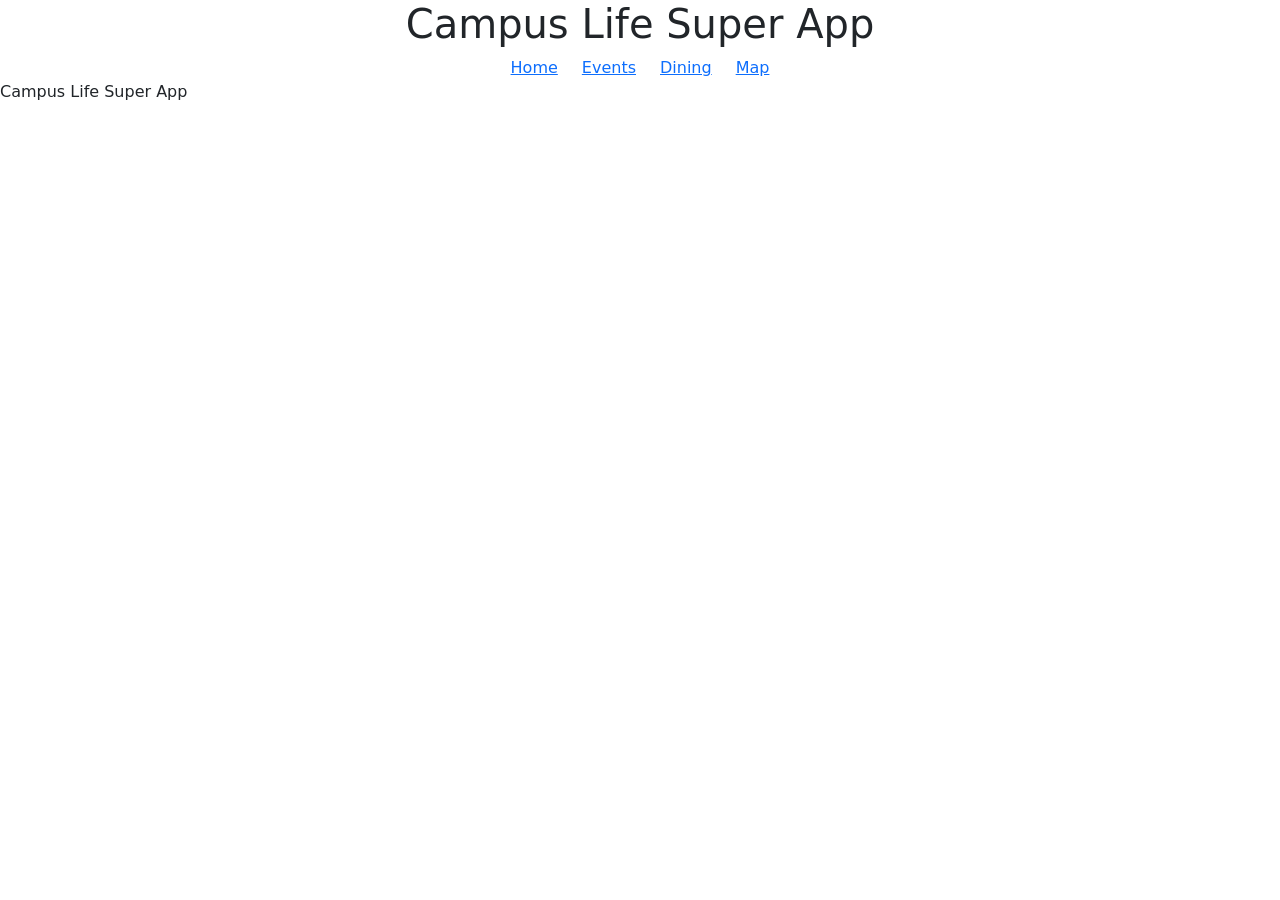
==== dining.html @ ed46a23c "Added hero image and basic layout to all pages" ====
<!DOCTYPE html>
<html lang="en">

<head>
<meta charset="UTF-8">
<meta name="viewport" content="width=device-width, initial-scale=1.0">
<title> Campus Life Super App </title>

<link rel="stylesheet" href="https://cdn.jsdelivr.net/npm/bootstrap@5.3.3/dist/css/bootstrap.min.css">
<link rel="stylesheet" href="css/style.css">

</head>

<body>

<header class="top-header text-center">

    <h1>Campus Life Super App</h1>

</header>

<nav class="main-nav">
    <ul class="list-unstyled d-flex justify-content-center gap-4 m-0">
        <li><a href="index.html">Home</a></li>
        <li><a href="events.html">Events</a></li>
        <li><a href="dining.html">Dining</a></li>
        <li><a href="map.html">Map</a></li>
    </ul>
</nav>
<main>
<!-- Page content + images will go here -->
</main>

<footer>
<p> Campus Life Super App </p>
</footer>

</body>
</html>
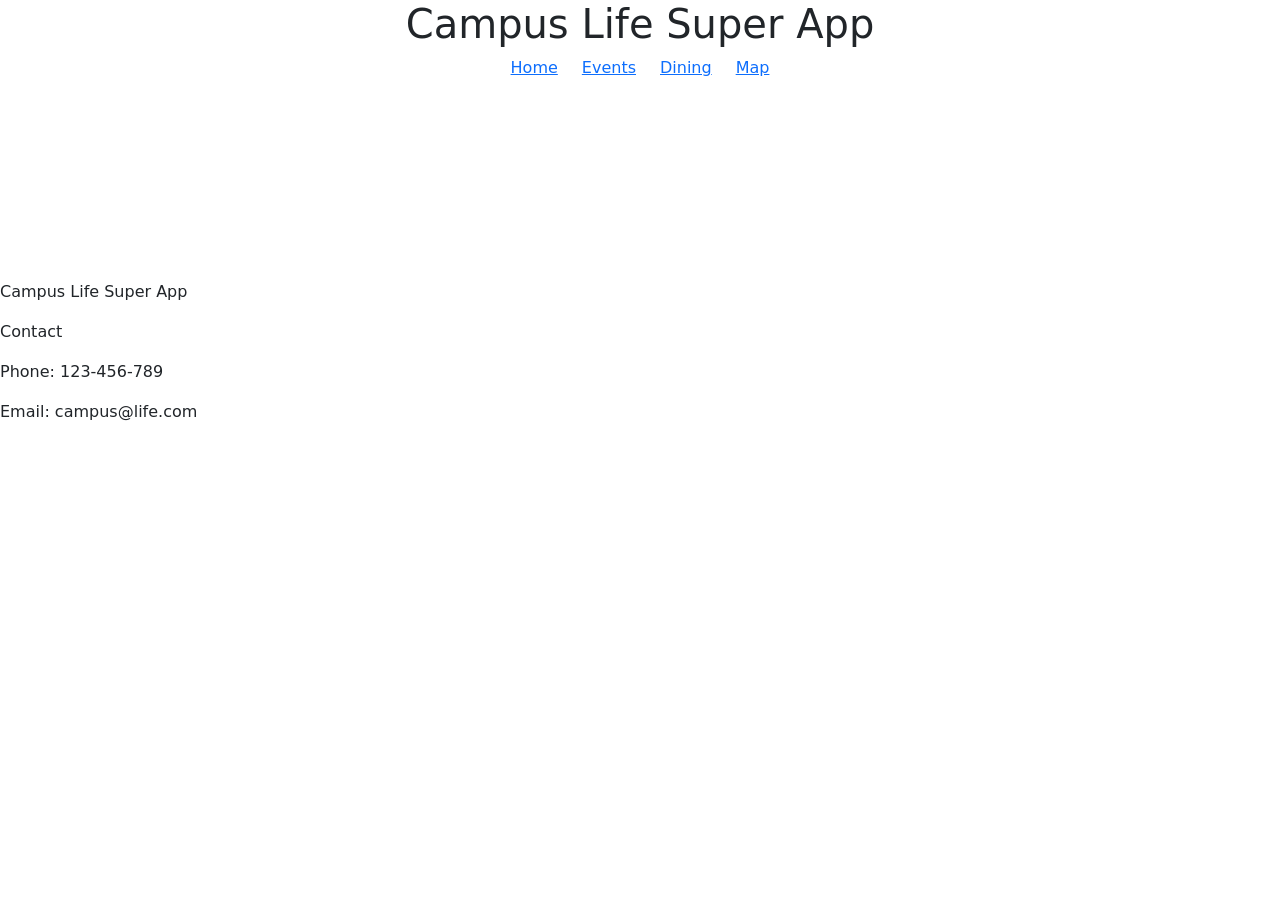
==== commit 953f626e: "Added cod for footer on all pages." ====
--- a/dining.html
+++ b/dining.html
@@ -31,10 +31,21 @@
 <!-- Page content + images will go here -->
 </main>
 
+<div style="height: 200px;"></div>
+
 <footer>
-<p> Campus Life Super App </p>
+
+    <!-- Red -->
+
+    <div class="footer-red"></div>
+
+    <!-- Blue-->
+    <div class="footer-blue">
+        <p class="footer-title">Campus Life Super App</p>
+
+        <p class="footer-text">Contact</p>
+        <p class="footer-text">Phone: 123-456-789</p>
+        <p class="footer-text">Email: campus@life.com</p>
+    </div>
+
 </footer>
-
-</body>
-</html>
-
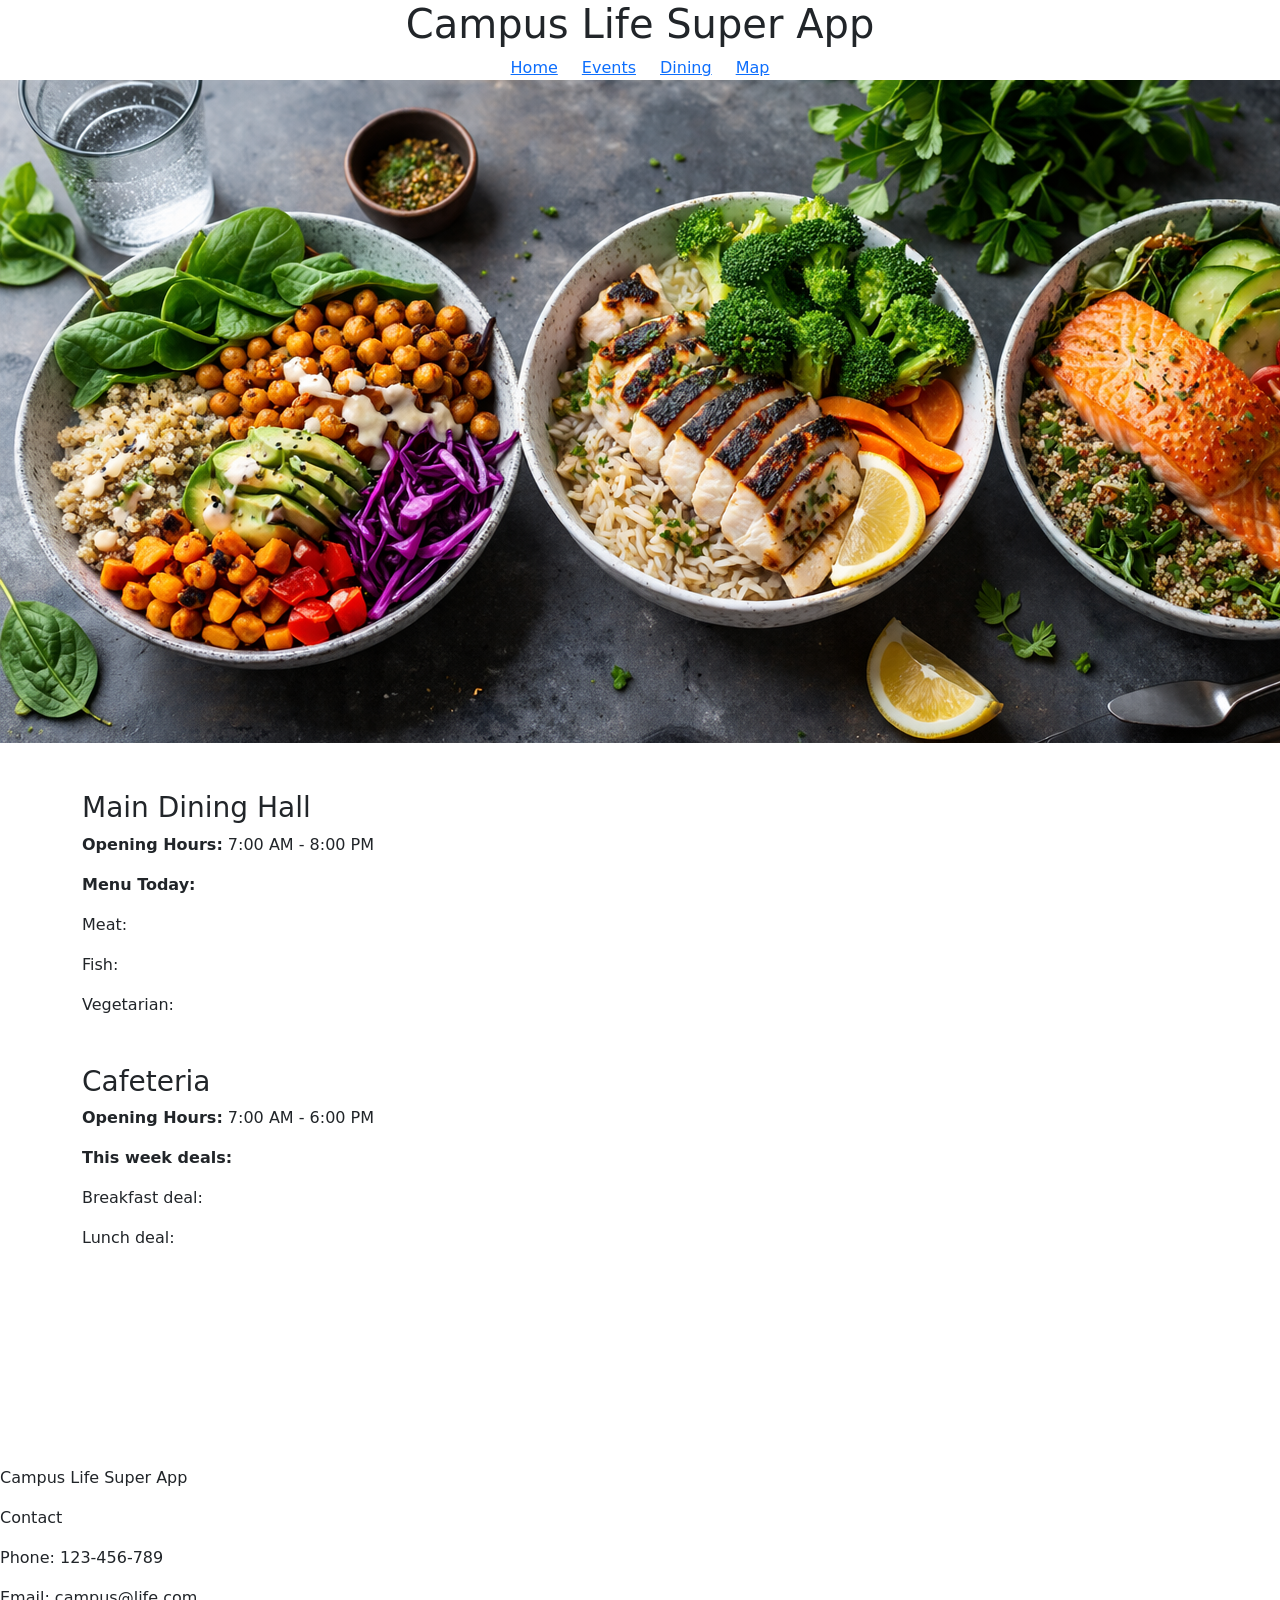
==== commit 5e693efa: "Added Dining page layout with food section and basic styling" ====
--- a/dining.html
+++ b/dining.html
@@ -27,8 +27,51 @@
         <li><a href="map.html">Map</a></li>
     </ul>
 </nav>
+
+<div class="food-section">
+
+    <!-- IMAGE -->
+    <img src="images/food.png" class="food-img" alt="Food">
+
+</div>
+
 <main>
-<!-- Page content + images will go here -->
+<div class="container mt-5">
+
+    <!-- Blue  -->
+    <div class="dining-header">
+        <h3>Main Dining Hall</h3>
+        <p><strong>Opening Hours:</strong> 7:00 AM - 8:00 PM</p>
+    </div>
+
+    <!-- White -->
+    <div class="dining-menu">
+        <p><strong>Menu Today:</strong></p>
+
+        <p>Meat:</p>
+        <p>Fish:</p>
+        <p>Vegetarian:</p>
+    </div>
+
+</div>
+
+<div class="container mt-5">
+
+    <!-- Blue  -->
+    <div class="cafeteria-header">
+        <h3>Cafeteria</h3>
+        <p><strong>Opening Hours:</strong> 7:00 AM - 6:00 PM</p>
+    </div>
+
+    <!-- White -->
+    <div class="cafeteria-menu">
+        <p><strong>This week deals:</strong></p>
+
+        <p>Breakfast deal:</p>
+        <p>Lunch deal:</p>
+    </div>
+
+</div>
 </main>
 
 <div style="height: 200px;"></div>
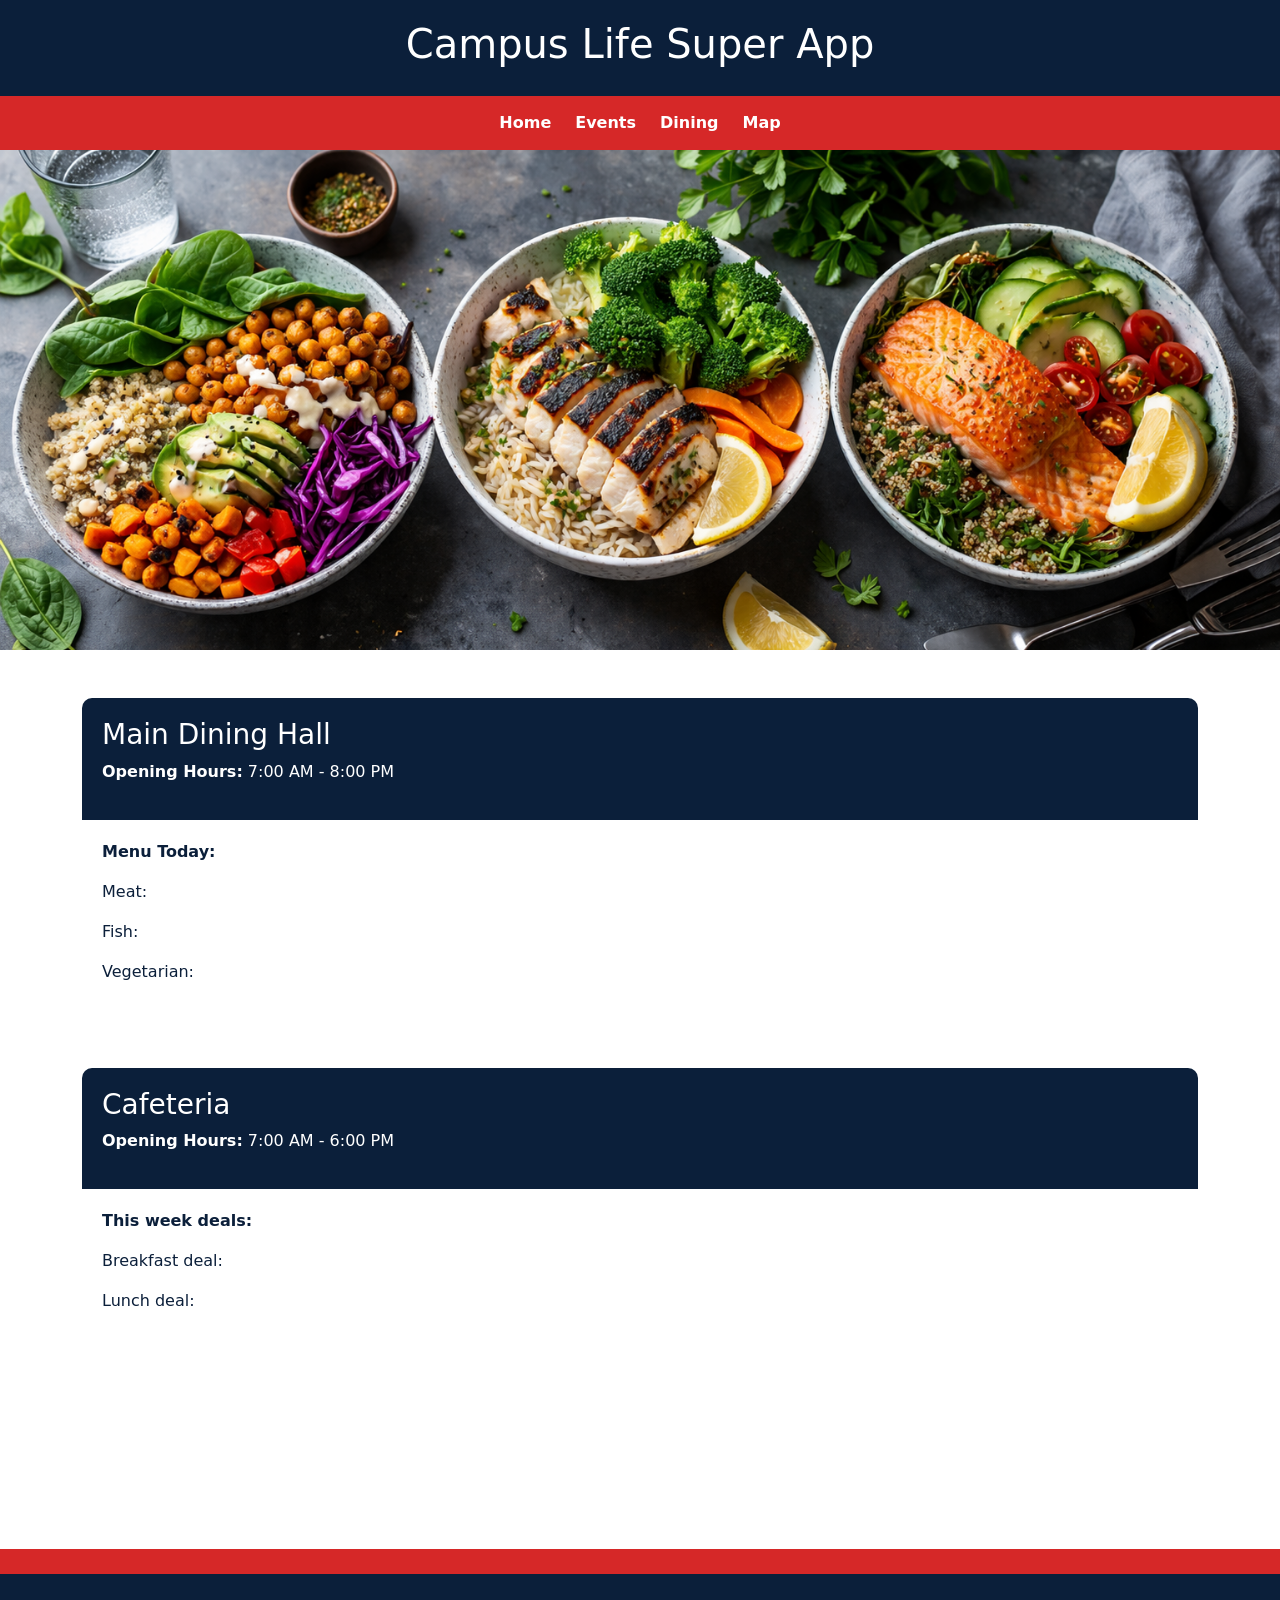
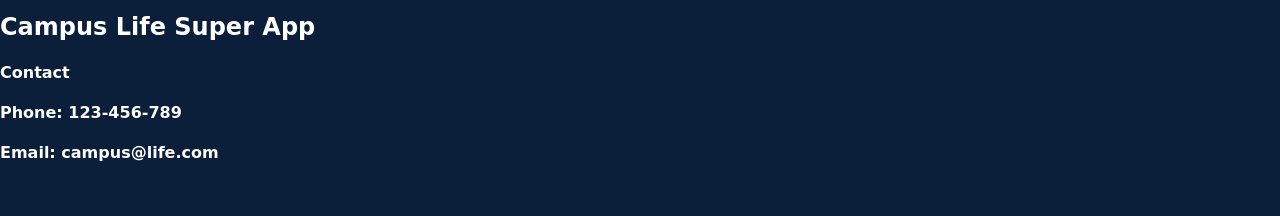
==== commit ee5b5788: "fixed CSS" ====
--- a/dining.html
+++ b/dining.html
@@ -2,23 +2,24 @@
 <html lang="en">
 
 <head>
+<!--- Basic page setup + Page title --> 
 <meta charset="UTF-8">
 <meta name="viewport" content="width=device-width, initial-scale=1.0">
 <title> Campus Life Super App </title>
 
+<!---Bootstrap + CSS for design and layout -->
 <link rel="stylesheet" href="https://cdn.jsdelivr.net/npm/bootstrap@5.3.3/dist/css/bootstrap.min.css">
-<link rel="stylesheet" href="css/style.css">
+<link rel="stylesheet" href="CSS/style.css">
 
 </head>
 
 <body>
-
+<!--- HEADER SECTION -->
 <header class="top-header text-center">
-
     <h1>Campus Life Super App</h1>
-
 </header>
 
+<!--- Navigation Menu -->
 <nav class="main-nav">
     <ul class="list-unstyled d-flex justify-content-center gap-4 m-0">
         <li><a href="index.html">Home</a></li>
@@ -28,26 +29,29 @@
     </ul>
 </nav>
 
+<!--- Topp image section-->
 <div class="food-section">
 
-    <!-- IMAGE -->
+    <!-- Dining image -->
     <img src="images/food.png" class="food-img" alt="Food">
 
 </div>
 
 <main>
+
+<!--- Main Dining Hall Section --->
 <div class="container mt-5">
 
-    <!-- Blue  -->
+    <!--- Blue header with title + hours --->
     <div class="dining-header">
         <h3>Main Dining Hall</h3>
         <p><strong>Opening Hours:</strong> 7:00 AM - 8:00 PM</p>
     </div>
 
-    <!-- White -->
+    <!-- Menu information  -->
     <div class="dining-menu">
         <p><strong>Menu Today:</strong></p>
-
+        <!--- Food categories -->
         <p>Meat:</p>
         <p>Fish:</p>
         <p>Vegetarian:</p>
@@ -55,18 +59,19 @@
 
 </div>
 
+<!--- Cafeteria Section -->
 <div class="container mt-5">
 
-    <!-- Blue  -->
+    <!-- Blue  Header with title + hours -->
     <div class="cafeteria-header">
         <h3>Cafeteria</h3>
         <p><strong>Opening Hours:</strong> 7:00 AM - 6:00 PM</p>
     </div>
 
-    <!-- White -->
+    <!-- Deals information -->
     <div class="cafeteria-menu">
         <p><strong>This week deals:</strong></p>
-
+        <!--- Deals -->
         <p>Breakfast deal:</p>
         <p>Lunch deal:</p>
     </div>
@@ -74,15 +79,15 @@
 </div>
 </main>
 
+<!--- Footer -->
 <div style="height: 200px;"></div>
 
 <footer>
 
-    <!-- Red -->
-
+    <!-- Red Bar -->
     <div class="footer-red"></div>
 
-    <!-- Blue-->
+    <!-- Blue Bar + Contact info -->
     <div class="footer-blue">
         <p class="footer-title">Campus Life Super App</p>
 
@@ -92,3 +97,9 @@
     </div>
 
 </footer>
+
+<!--- JavaScript file -->
+<script src="js/script.js"></script>
+
+</body>
+</html>
--- a/CSS/style.css
+++ b/CSS/style.css
@@ -0,0 +1,341 @@
+/*------------------------------------------------------- Header --------------------------------------------------------*/
+
+.top-header {
+    background-color: #0b1f3a;
+    color: white;
+    padding: 20px 0;
+}
+
+.top-header a {
+    color: white;
+    text-decoration: none;
+    font-weight: 500;
+}
+
+.top-header a:hover {
+    color: #d62828;
+}
+
+.main-nav {
+    background-color: #d62828; 
+    padding: 15px 0;
+}
+
+.main-nav a {
+    color: white;
+    text-decoration: none;
+    font-weight: bold;
+}
+
+.main-nav a:hover {
+    text-decoration: underline;
+}
+
+/*---------------------------------------------------- Hero section Home Page  ---------------------------------------------------------*/
+
+.hero {
+    width: 100%;
+    position: relative;
+}
+
+.hero img {
+    width: 100%;
+    height: 500px;
+    object-fit: cover;
+    display: block;
+}
+
+.hero-text-left {
+    position: absolute;
+    top: 30%;
+    left: 80px;
+    transform: translateY(-50%);
+    color: white;
+}
+
+.hero-text-left h1 {
+    font-size: 48px;
+    font-weight: bold;
+    text-shadow: 2px 2px 10px rgba(0,0,0,0.6);
+}
+
+/*-------------------------------------------------------- HOME PAGE: EVENTS + DINING ------------------------------------------------------*/
+
+/* Home page event cards */
+.event-card {
+    background-color: white;
+    border-radius: 10px;
+    overflow: hidden;
+    box-shadow: 0 2px 10px rgba(0,0,0,0.08);
+}
+
+.event-card img {
+    width: 100%;
+    height: 180px;
+    object-fit: cover;
+}
+
+.event-card-body {
+    padding: 20px;
+}
+
+.event-date {
+    font-size: 14px;
+    font-weight: bold;
+    color: #d62828;
+    margin-bottom: 10px;
+}
+
+.event-card-body h3 {
+    font-size: 22px;
+    color: #0b1f3a;
+    margin-bottom: 10px;
+}
+
+.event-info {
+    font-size: 14px;
+    color: gray;
+}
+
+.events-background {
+    background-color: #0b1f3a;
+}
+
+.info-card {
+    background-color: white;
+    padding: 30px;
+    border-radius: 8px;
+    box-shadow: 0 2px 10px rgba(0, 0, 0, 0.08);
+    min-height: 180px;
+}
+
+.info-card h3 {
+    color: #0b1f3a;
+    font-size: 24px;
+    font-weight: bold;
+    margin-bottom: 20px;
+}
+
+.info-card p {
+    font-size: 18px;
+    color: #0b1f3a;
+}
+
+/* Home page dining section */
+.dining-today-section {
+    background-color: #f5f5f5;
+    padding: 50px 40px;
+    margin: 60px auto;
+    max-width: 1200px;
+    border-radius: 8px;
+}
+
+.dining-today-title {
+    text-align: center;
+    color: #0b1f3a;
+    font-size: 32px;
+    font-weight: bold;
+    margin-bottom: 10px;
+}
+
+.dining-today-card {
+    display: flex;
+    flex-wrap: wrap;
+    background-color: white;
+    border-radius: 8px;
+    overflow: hidden;
+    box-shadow: 0 2px 10px rgba(0, 0, 0, 0.08);
+}
+
+.dining-left {
+    background-color: #0b1f3a;
+    color: white;
+    flex: 1;
+    min-width: 280px;
+    padding: 40px 30px;
+}
+
+.dining-left h3 {
+    font-size: 36px;
+    margin-bottom: 20px;
+}
+
+.dining-left p {
+    font-size: 22px;
+}
+
+.dining-right {
+    flex: 1.4;
+    min-width: 280px;
+    padding: 40px 30px;
+    color: #0b1f3a;
+}
+
+.dining-right h4 {
+    font-size: 30px;
+    margin-bottom: 25px;
+}
+
+.dining-right p {
+    font-size: 22px;
+    margin-bottom: 20px;
+}
+
+/*---------------------------------------------------------- Event Page ---------------------------------*/
+.event-hero {
+    position: relative;
+}
+
+.event-hero img {
+    width: 100%;
+    height: 500px;
+    object-fit: cover;
+    display: block;
+}
+
+/* Text on hero image */
+.hero-text {
+    position: absolute;
+    top: 50%;
+    left: 50%;
+    transform: translate(-50%, -50%);
+    color: white;
+    font-size: 48px;
+    font-weight: bold;
+}
+
+/* Event page title section */
+.events-section {
+    text-align: center;
+    margin-top: 50px;
+}
+
+.events-section h2 {
+    font-size: 48px;
+    color: #0b1f3a;
+    font-weight: bold;
+}
+
+/* ---------------------------------------------------- Footer ----------------------------------------------*/
+
+.footer-red {
+    background-color: #d62828;
+    height: 25px;
+}
+
+.footer-blue {
+    background-color: #0b1f3a;
+    color: white;
+    padding: 35px 0;
+    font-size: 18px;
+    font-weight: bold;
+}
+
+.footer-title {
+    font-size: 24px;
+    font-weight: bold;
+}
+
+.footer-text {
+    font-size: 16px;
+}
+
+
+.section-title {
+    color: #0b1f3a;
+    font-size: 40px;
+    font-weight: bold;
+}
+
+.event-img {
+    width: 80%;   
+    border-radius: 10px;
+}
+
+.event-text {
+    margin-top: 50px;
+}
+/*-------------------------------------------------- Dining --------------------------------------------*/
+.dining-header {
+    background-color: #0b1f3a;
+    color: white;
+    padding: 20px;
+    border-radius: 10px 10px 0 0;
+}
+
+.dining-menu {
+    background-color: white;
+    color: #0b1f3a;
+    padding: 20px;
+    border-radius: 0 0 10px 10px;
+}
+
+.cafeteria-header {
+    background-color: #0b1f3a;
+    color: white;
+    padding: 20px;
+    border-radius: 10px 10px 0 0;
+}
+
+.cafeteria-menu {
+    background-color: white;
+    color: #0b1f3a;
+    padding: 20px;
+    border-radius: 0 0 10px 10px;
+}
+
+.food-img {
+    height: 500px;
+    width: 100%;
+    object-fit: cover; 
+}
+
+/*----------------------------------------------- Map -------------------------------*/
+
+.map-placeholder {
+    width: 100%;
+    height: 550px;
+    background-color:dimgray;
+
+    display: flex;
+    align-items: center;
+    justify-content: center;
+
+    font-size: 24px;
+    color: white;
+    border-radius: 10px;
+}
+
+.locations-title {
+    color: #0b1f3a;
+    font-weight: bold;
+    font-size: 28px;
+    margin-top: 30px;
+    margin-bottom: 20px;
+    text-align: left; 
+
+    padding-left: 20px;
+
+}
+
+.locations-list {
+    display: grid;
+    grid-template-columns: 1fr 2fr;
+    gap: 10px 40px;
+    padding-left: 20px;
+
+    color: #0b1f3a;
+    font-size: 18px;
+    line-height: 1.8;
+}
+
+/*-----------------------------------------------Weather (API Placeholder Styling on Home page ) ---------------------------------*/
+
+.weather-section {
+    margin-top: 50px;
+}
+
+#weatherInfo {
+    font-size: 20px;
+    color: #0b1f3a;
+}
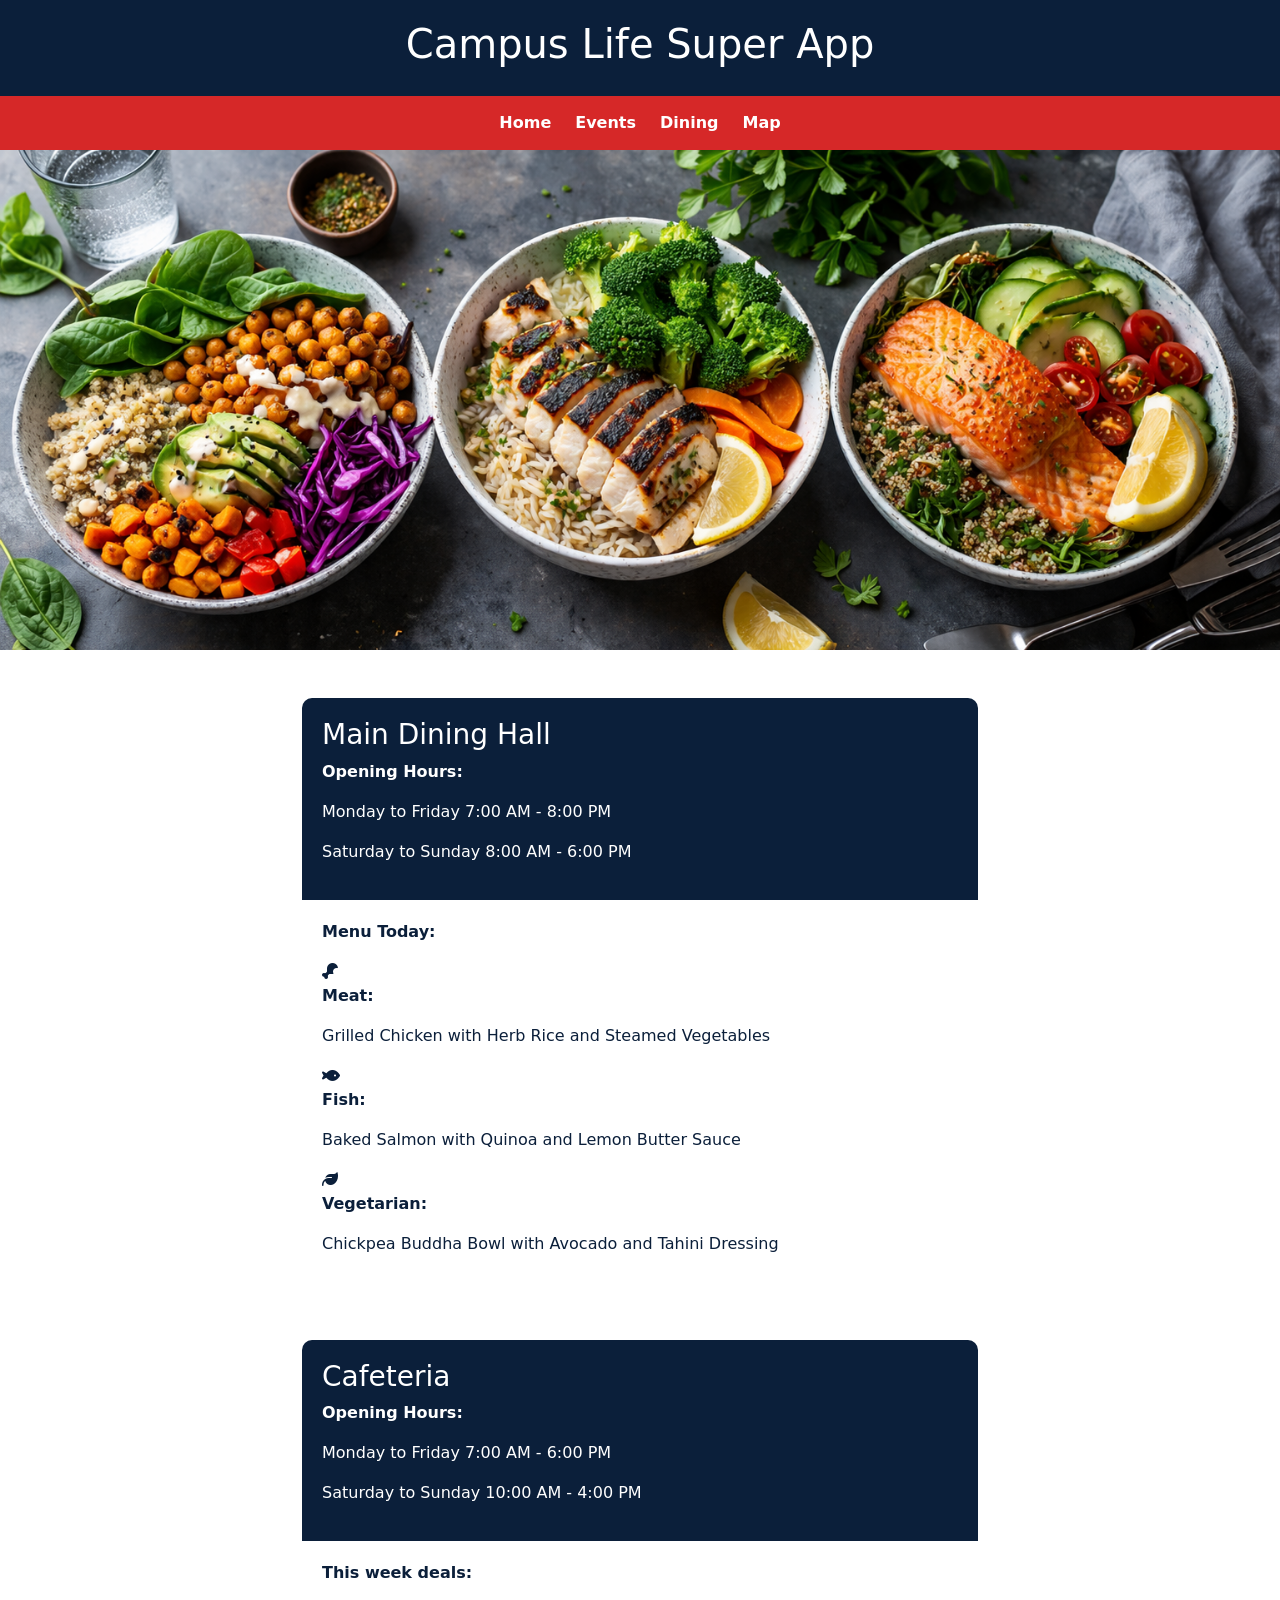
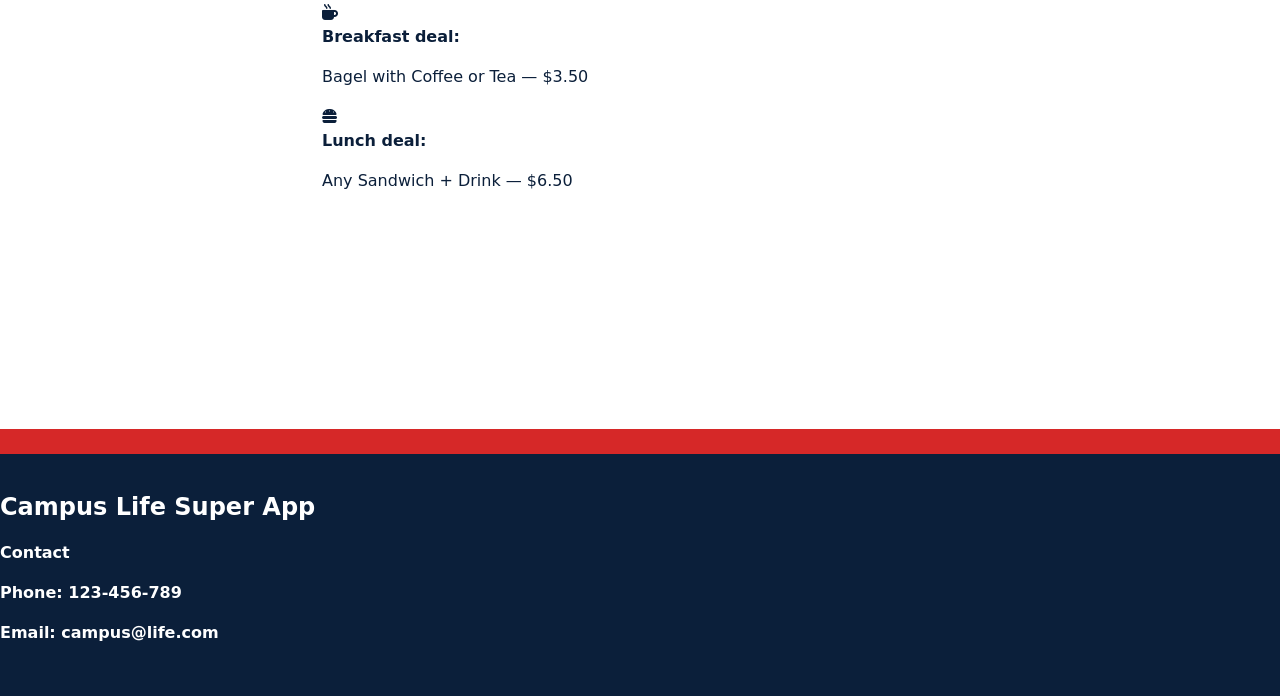
==== commit 378a8cab: "dining.html Updated dining page layout and opening hours" ====
--- a/dining.html
+++ b/dining.html
@@ -9,11 +9,13 @@
 
 <!---Bootstrap + CSS for design and layout -->
 <link rel="stylesheet" href="https://cdn.jsdelivr.net/npm/bootstrap@5.3.3/dist/css/bootstrap.min.css">
+<link rel="stylesheet" href="https://cdnjs.cloudflare.com/ajax/libs/font-awesome/6.5.0/css/all.min.css">
 <link rel="stylesheet" href="CSS/style.css">
 
 </head>
 
 <body>
+
 <!--- HEADER SECTION -->
 <header class="top-header text-center">
     <h1>Campus Life Super App</h1>
@@ -40,43 +42,83 @@
 <main>
 
 <!--- Main Dining Hall Section --->
-<div class="container mt-5">
+<div class="container mt-5" style="max-width: 700px;">
 
     <!--- Blue header with title + hours --->
     <div class="dining-header">
         <h3>Main Dining Hall</h3>
-        <p><strong>Opening Hours:</strong> 7:00 AM - 8:00 PM</p>
+        <p><strong>Opening Hours:</strong></p>
+        <p>Monday to Friday 7:00 AM - 8:00 PM</p>
+        <p>Saturday to Sunday 8:00 AM - 6:00 PM</p>
     </div>
 
-    <!-- Menu information  -->
+    <!-- Menu information -->
     <div class="dining-menu">
         <p><strong>Menu Today:</strong></p>
+
         <!--- Food categories -->
-        <p>Meat:</p>
-        <p>Fish:</p>
-        <p>Vegetarian:</p>
+        <div class="menu-item">
+            <span class="menu-icon red"><i class="fa-solid fa-drumstick-bite"></i></span>
+            <div>
+                <p><strong>Meat:</strong></p>
+                <p>Grilled Chicken with Herb Rice and Steamed Vegetables</p>
+            </div>
+        </div>
+
+        <div class="menu-item">
+            <span class="menu-icon blue"><i class="fa-solid fa-fish"></i></span>
+            <div>
+                <p><strong>Fish:</strong></p>
+                <p>Baked Salmon with Quinoa and Lemon Butter Sauce</p>
+            </div>
+        </div>
+
+        <div class="menu-item">
+            <span class="menu-icon green"><i class="fa-solid fa-leaf"></i></span>
+            <div>
+                <p><strong>Vegetarian:</strong></p>
+                <p>Chickpea Buddha Bowl with Avocado and Tahini Dressing</p>
+            </div>
+        </div>
+
     </div>
-
 </div>
 
 <!--- Cafeteria Section -->
-<div class="container mt-5">
+<div class="container mt-5" style="max-width: 700px;">
 
-    <!-- Blue  Header with title + hours -->
-    <div class="cafeteria-header">
+    <!-- Blue Header with title + hours -->
+    <div class="dining-header">
         <h3>Cafeteria</h3>
-        <p><strong>Opening Hours:</strong> 7:00 AM - 6:00 PM</p>
+        <p><strong>Opening Hours:</strong></p>
+        <p>Monday to Friday 7:00 AM - 6:00 PM</p>
+        <p>Saturday to Sunday 10:00 AM - 4:00 PM</p>
     </div>
 
     <!-- Deals information -->
-    <div class="cafeteria-menu">
+    <div class="dining-menu">
         <p><strong>This week deals:</strong></p>
+
         <!--- Deals -->
-        <p>Breakfast deal:</p>
-        <p>Lunch deal:</p>
+        <div class="menu-item">
+            <span class="menu-icon yellow"><i class="fa-solid fa-mug-hot"></i></span>
+            <div>
+                <p><strong>Breakfast deal:</strong></p>
+                <p>Bagel with Coffee or Tea — $3.50</p>
+            </div>
+        </div>
+
+        <div class="menu-item">
+            <span class="menu-icon green"><i class="fa-solid fa-burger"></i></span>
+            <div>
+                <p><strong>Lunch deal:</strong></p>
+                <p>Any Sandwich + Drink — $6.50</p>
+            </div>
+        </div>
+
     </div>
+</div>
 
-</div>
 </main>
 
 <!--- Footer -->
--- a/CSS/style.css
+++ b/CSS/style.css
@@ -31,7 +31,7 @@
     text-decoration: underline;
 }
 
-/*---------------------------------------------------- Hero section Home Page  ---------------------------------------------------------*/
+/*---------------------------------------------------- Hero section Home Page  -----------------------------------------*/
 
 .hero {
     width: 100%;
@@ -59,7 +59,7 @@
     text-shadow: 2px 2px 10px rgba(0,0,0,0.6);
 }
 
-/*-------------------------------------------------------- HOME PAGE: EVENTS + DINING ------------------------------------------------------*/
+/*---------------------------------------------------- HOME PAGE: EVENTS + DINING ------------------------------------------------------*/
 
 /* Home page event cards */
 .event-card {
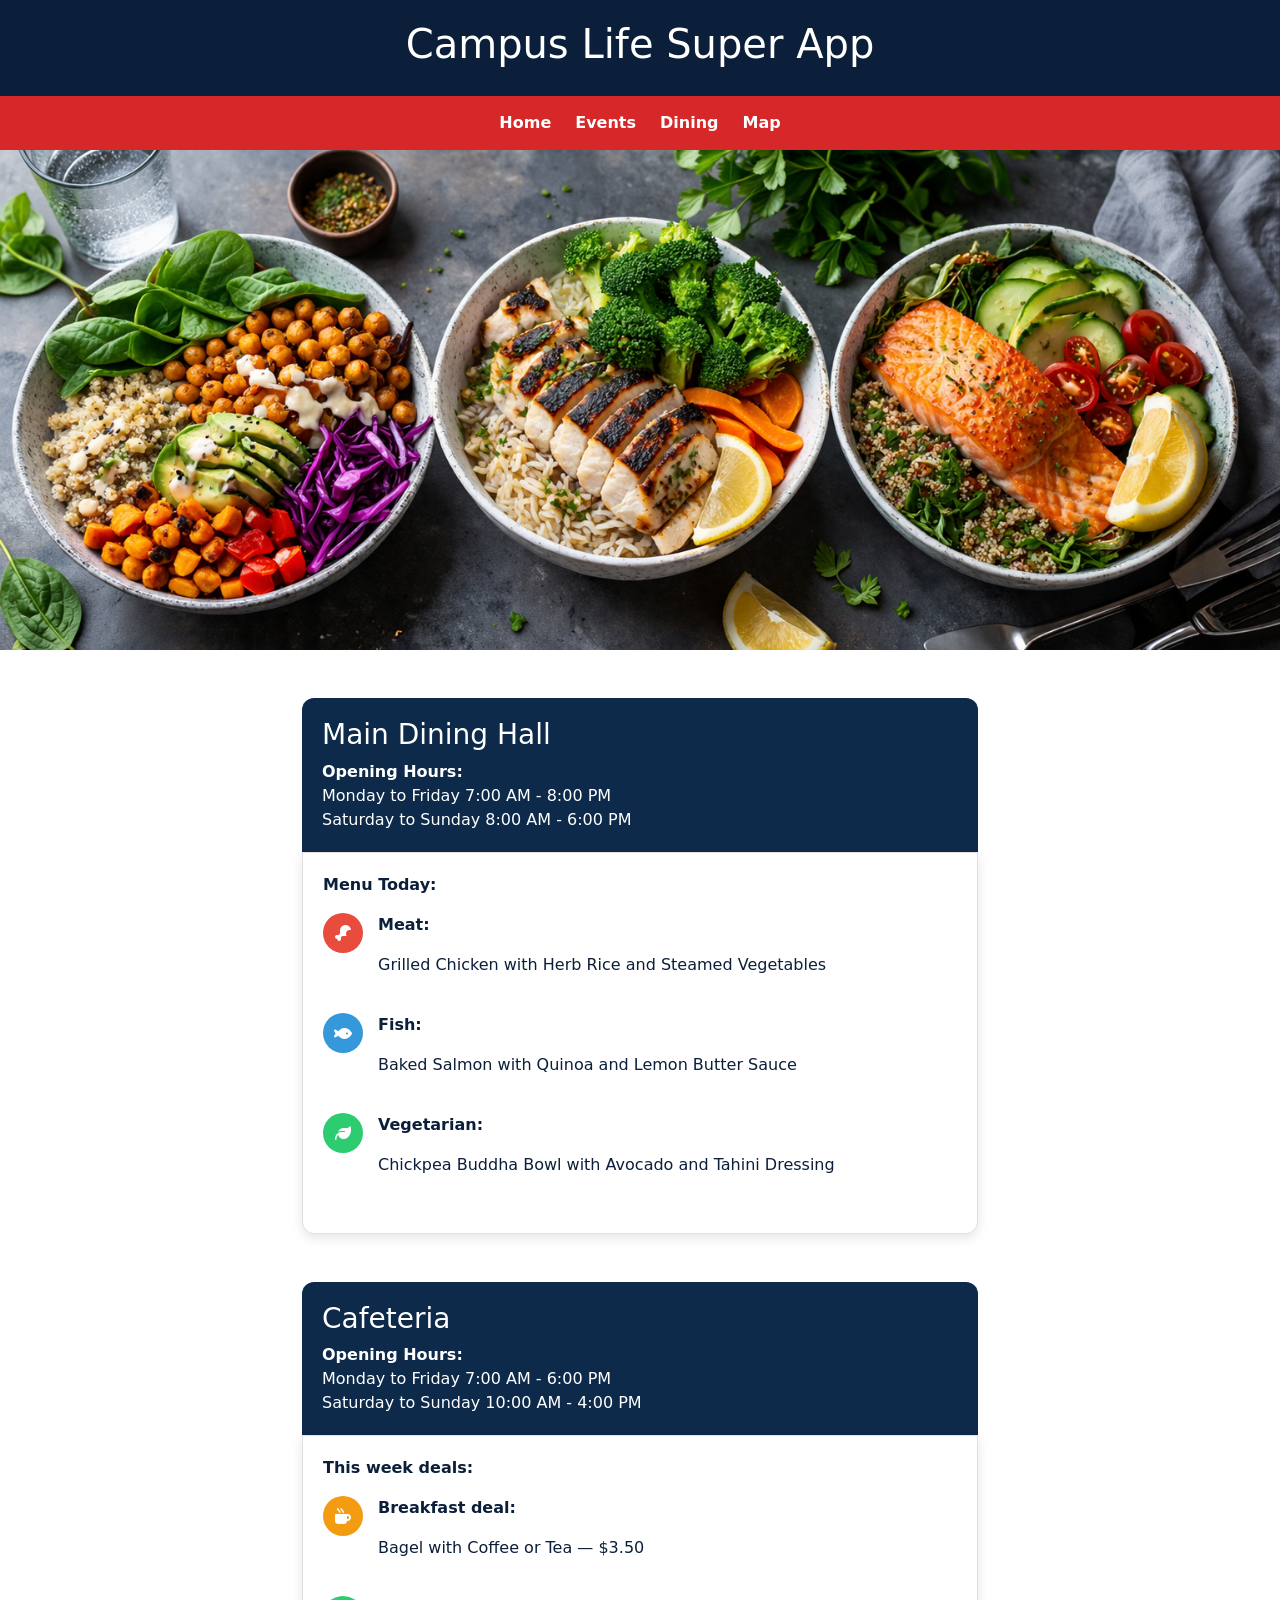
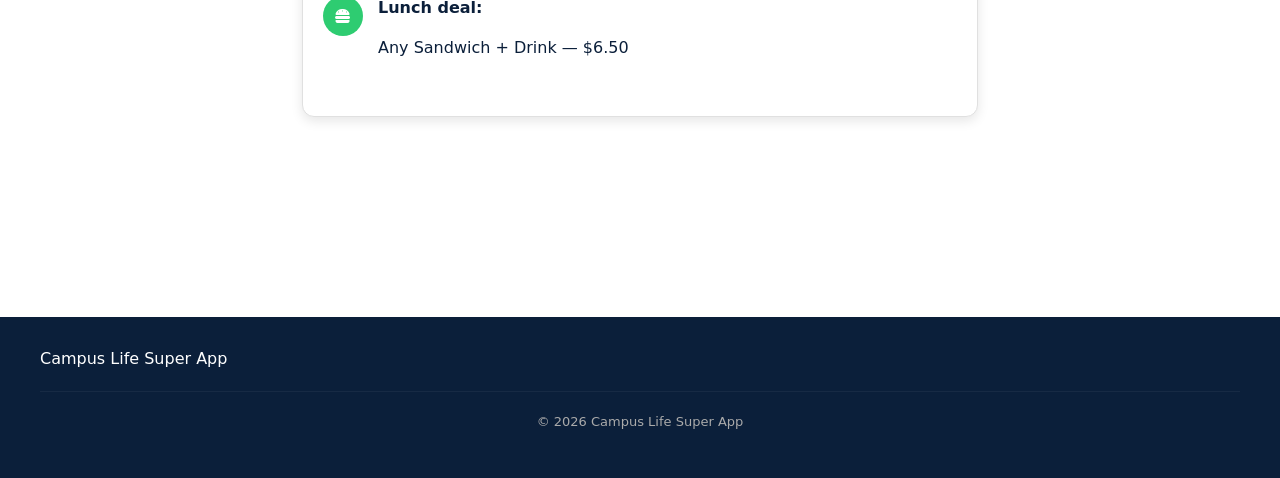
==== commit 284957e0: "Added footer" ====
--- a/dining.html
+++ b/dining.html
@@ -124,20 +124,10 @@
 <!--- Footer -->
 <div style="height: 200px;"></div>
 
-<footer>
-
-    <!-- Red Bar -->
-    <div class="footer-red"></div>
-
-    <!-- Blue Bar + Contact info -->
-    <div class="footer-blue">
-        <p class="footer-title">Campus Life Super App</p>
-
-        <p class="footer-text">Contact</p>
-        <p class="footer-text">Phone: 123-456-789</p>
-        <p class="footer-text">Email: campus@life.com</p>
-    </div>
-
+<footer class="footer-blue">
+    <p class="footer-title">Campus Life Super App</p>
+    <hr class="footer-divider">
+    <p class="footer-copy">© 2026 Campus Life Super App</p>
 </footer>
 
 <!--- JavaScript file -->
--- a/CSS/style.css
+++ b/CSS/style.css
@@ -121,65 +121,72 @@
     color: #0b1f3a;
 }
 
-/* Home page dining section */
-.dining-today-section {
-    background-color: #f5f5f5;
-    padding: 50px 40px;
-    margin: 60px auto;
+.event-link {
+    text-decoration: none;
+    color: inherit;
+}
+
+.event-card:hover {
+    transform: translateY(-3px);
+    transition: transform 0.2s ease;
+    box-shadow: 0 8px 20px rgba(0,0,0,0.15);
+}
+
+/* Home page Dining section */
+.dining-section {
+    padding: 40px 20px;
+}
+
+.dining-title {
+    font-size: 28px;
+    font-weight: bold;
+    margin-bottom: 20px;
+    color: #1a2a44;
+}
+
+.dining-card {
+    display: flex;
+    border-radius: 15px;
+    overflow: hidden;
+    background: #f8f8f8;
+    box-shadow: 0 5px 15px rgba(0,0,0,0.1);
     max-width: 1200px;
-    border-radius: 8px;
-}
-
-.dining-today-title {
-    text-align: center;
-    color: #0b1f3a;
-    font-size: 32px;
-    font-weight: bold;
-    margin-bottom: 10px;
-}
-
-.dining-today-card {
-    display: flex;
-    flex-wrap: wrap;
-    background-color: white;
-    border-radius: 8px;
-    overflow: hidden;
-    box-shadow: 0 2px 10px rgba(0, 0, 0, 0.08);
+    margin: 0 auto;
 }
 
 .dining-left {
-    background-color: #0b1f3a;
-    color: white;
-    flex: 1;
-    min-width: 280px;
-    padding: 40px 30px;
-}
-
-.dining-left h3 {
-    font-size: 36px;
-    margin-bottom: 20px;
-}
-
-.dining-left p {
-    font-size: 22px;
+    background: #0d2a4a;
+    color: white;
+    padding: 40px;
+    width: 40%;
 }
 
 .dining-right {
-    flex: 1.4;
-    min-width: 280px;
-    padding: 40px 30px;
-    color: #0b1f3a;
-}
-
-.dining-right h4 {
-    font-size: 30px;
-    margin-bottom: 25px;
-}
-
-.dining-right p {
-    font-size: 22px;
-    margin-bottom: 20px;
-}
+    padding: 40px;
+    width: 60%;
+}
+
+.menu-item {
+    display: flex;
+    align-items: center;
+    gap: 10px;
+    margin-bottom: 15px;
+}
+
+.menu-icon {
+    width: 30px;
+    height: 30px;
+    border-radius: 50%;
+    display: flex;
+    align-items: center;
+    justify-content: center;
+    color: white;
+    flex-shrink: 0; 
+}
+
+.menu-icon.red { background: #e74c3c; }
+.menu-icon.blue { background: #3498db; }
+.menu-icon.green { background: #2ecc71; }
 
 /*---------------------------------------------------------- Event Page ---------------------------------*/
 .event-hero {
@@ -216,37 +223,6 @@
     font-weight: bold;
 }
 
-/* ---------------------------------------------------- Footer ----------------------------------------------*/
-
-.footer-red {
-    background-color: #d62828;
-    height: 25px;
-}
-
-.footer-blue {
-    background-color: #0b1f3a;
-    color: white;
-    padding: 35px 0;
-    font-size: 18px;
-    font-weight: bold;
-}
-
-.footer-title {
-    font-size: 24px;
-    font-weight: bold;
-}
-
-.footer-text {
-    font-size: 16px;
-}
-
-
-.section-title {
-    color: #0b1f3a;
-    font-size: 40px;
-    font-weight: bold;
-}
-
 .event-img {
     width: 80%;   
     border-radius: 10px;
@@ -255,6 +231,33 @@
 .event-text {
     margin-top: 50px;
 }
+
+/* ---------------------------------------------------- Footer ----------------------------------------------*/
+
+
+
+.footer-blue {
+    background: #0b1f3a;
+    padding: 30px 40px;
+}
+
+.footer-title {
+    color: white;
+    font-size: 16px;
+    margin-bottom: 20px;
+}
+
+.footer-divider {
+    border-color: rgba(255,255,255,0.2);
+    margin: 20px 0;
+}
+
+.footer-copy {
+    color: #aaa;
+    text-align: center;
+    font-size: 13px;
+}
+
 /*-------------------------------------------------- Dining --------------------------------------------*/
 .dining-header {
     background-color: #0b1f3a;
@@ -270,72 +273,194 @@
     border-radius: 0 0 10px 10px;
 }
 
-.cafeteria-header {
-    background-color: #0b1f3a;
-    color: white;
-    padding: 20px;
-    border-radius: 10px 10px 0 0;
-}
-
-.cafeteria-menu {
-    background-color: white;
-    color: #0b1f3a;
-    padding: 20px;
-    border-radius: 0 0 10px 10px;
-}
-
 .food-img {
     height: 500px;
     width: 100%;
     object-fit: cover; 
 }
 
-/*----------------------------------------------- Map -------------------------------*/
-
-.map-placeholder {
-    width: 100%;
-    height: 550px;
-    background-color:dimgray;
-
+.menu-icon {
+    width: 40px;
+    height: 40px;
+    border-radius: 50%;
     display: flex;
     align-items: center;
     justify-content: center;
-
-    font-size: 24px;
-    color: white;
+    color: white;
+    font-size: 16px;
+    flex-shrink: 0;
+}
+
+.menu-icon.red    { background: #e74c3c; }
+.menu-icon.blue   { background: #3498db; }
+.menu-icon.green  { background: #2ecc71; }
+.menu-icon.yellow { background: #f39c12; }
+
+.menu-item {
+    display: flex;
+    align-items: flex-start;
+    gap: 15px;
+    margin-bottom: 20px;
+}
+
+.dining-menu {
+    background: white;
+    border: 1px solid #e0e0e0;
+    border-radius: 0 0 12px 12px;
+    padding: 20px;
+}
+
+.dining-header {
+    background: #0d2a4a;
+    color: white;
+    padding: 20px;
+    border-radius: 12px 12px 0 0;
+}
+
+.dining-header p {
+    margin: 0;
+    color: white;
+}
+
+.dining-menu {
+    background: white;
+    border: 1px solid #e0e0e0;
+    border-radius: 0 0 12px 12px;
+    padding: 20px;
+    box-shadow: 0 4px 12px rgba(0,0,0,0.1);
+}
+
+/*----------------------------------------------- Map -------------------------------*/
+.map-layout {
+    display: flex;
+    gap: 20px;
+    padding: 20px 40px;
+    height: 520px;
+}
+
+.map-sidebar {
+    width: 260px;
+    flex-shrink: 0;
+    overflow-y: auto;
+}
+
+.map-location-card {
+    padding: 12px 20px;
     border-radius: 10px;
-}
-
-.locations-title {
-    color: #0b1f3a;
-    font-weight: bold;
-    font-size: 28px;
-    margin-top: 30px;
+    margin-bottom: 10px;
+    cursor: pointer;
+    background: #0b1f3a;
+    text-align: center;
+}
+
+.map-location-name {
+    font-weight: bold;
+    color: white;
+    margin: 0;
+    font-size: 14px;
+}
+
+.map-container {
+    flex: 1;
+    border-radius: 12px;
+    overflow: hidden;
+    box-shadow: 0 4px 12px rgba(0,0,0,0.1);
+    position: relative;
+}
+
+#map {
+    width: 100%;
+    height: 100%;
+}
+
+.campus-btn {
+    position: absolute;
+    top: 10px;
+    right: 10px;
+    z-index: 1000;
+    background: #0b1f3a;
+    color: white;
+    border: none;
+    padding: 8px 14px;
+    border-radius: 8px;
+    font-size: 13px;
+    cursor: pointer;
+}
+
+.campus-btn:hover {
+    background: #cc2936;
+}
+
+/*-----------------------------------------------Weather ---------------------------------*/
+
+.weather-card {
+    background-color: #f8f9fb;
+    border-radius: 15px;
+    padding: 30px;
+    max-width: 400px;
+    margin: 40px auto;
+    text-align: center;
+    box-shadow: 0 4px 15px rgba(0,0,0,0.1);
+}
+
+.weather-title {
+    font-size: 20px;
+    color: #0b1f3a;
+    font-weight: bold;
     margin-bottom: 20px;
-    text-align: left; 
-
-    padding-left: 20px;
-
-}
-
-.locations-list {
-    display: grid;
-    grid-template-columns: 1fr 2fr;
-    gap: 10px 40px;
-    padding-left: 20px;
-
-    color: #0b1f3a;
-    font-size: 18px;
-    line-height: 1.8;
-}
-
-/*-----------------------------------------------Weather (API Placeholder Styling on Home page ) ---------------------------------*/
-
-.weather-section {
-    margin-top: 50px;
-}
-
-#weatherInfo {
-    font-size: 20px;
-    color: #0b1f3a;
+}
+
+.weather-main {
+    display: flex;
+    align-items: center;
+    justify-content: center;
+    gap: 20px;
+}
+
+.weather-icon {
+    font-size: 40px;
+}
+
+.weather-temp {
+    font-size: 40px;
+    font-weight: bold;
+    color: #0b1f3a;
+}
+
+.weather-location {
+    color: gray;
+    margin-top: 5px;
+}
+
+.weather-bottom {
+    margin-top: 15px;
+}
+
+.weather-label {
+    color: gray;
+    font-size: 14px;
+}
+/*----------------------------------------------- Media Queries - Mobile -------------------------------*/
+@media (max-width: 768px) {
+
+    /* Map - stapla sidebar ovanpå kartan */
+    .map-layout {
+        flex-direction: column;
+        height: auto;
+        padding: 20px;
+    }
+
+    .map-sidebar {
+        width: 100%;
+    }
+
+    .map-container {
+        height: 400px;
+        min-height: 400px;
+    }
+
+    #map {
+        height: 400px; 
+    }
+
 }
